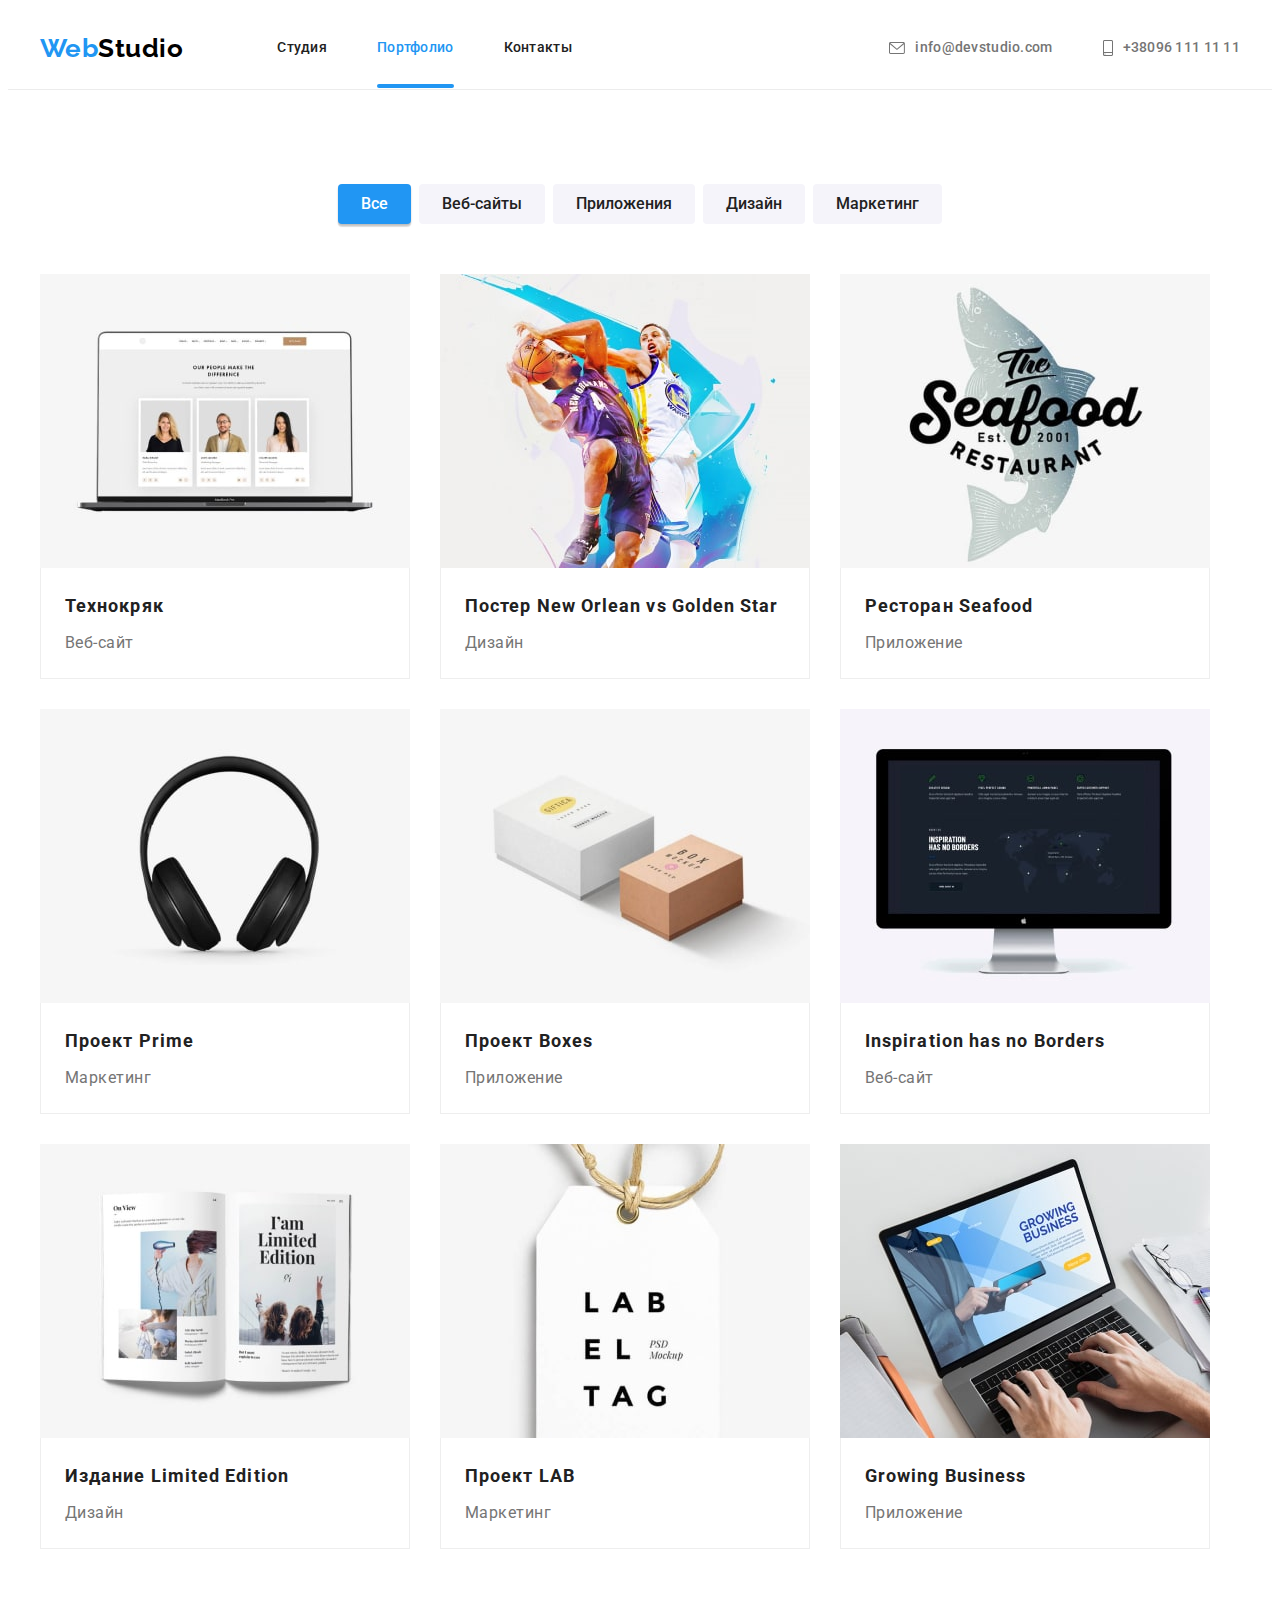
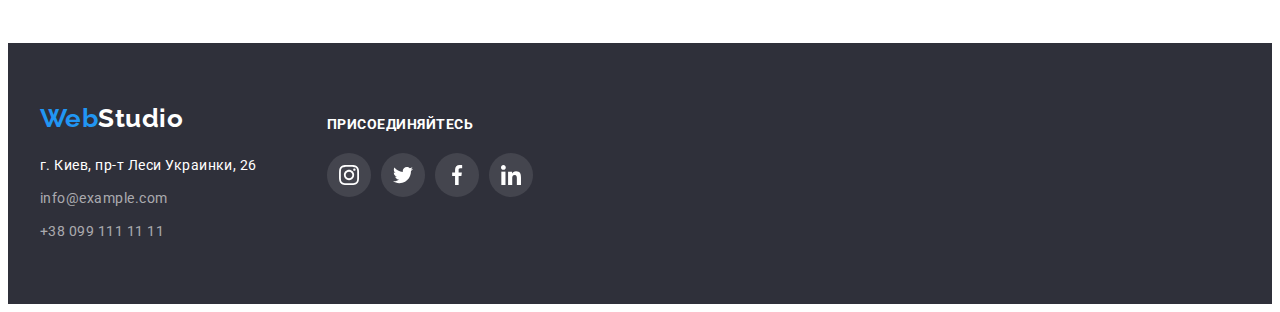
==== portfolio.html @ 7f8442b0 "Задає базовий шаблон у форму в футері" ====
<!DOCTYPE html>
<html lang="ru">

<head>
    <meta charset="UTF-8">
    <meta http-equiv="X-UA-Compatible" content="IE=edge">
    <meta name="viewport" content="width=device-width, initial-scale=1.0">
    <link rel="preconnect" href="https://fonts.googleapis.com">
    <link rel="preconnect" href="https://fonts.gstatic.com" crossorigin>
    <link
        href="https://fonts.googleapis.com/css2?family=Raleway:wght@700&family=Roboto:wght@400;500;700;900&display=swap"
        rel="stylesheet">
    <link rel="stylesheet" href="https://cdnjs.cloudflare.com/ajax/libs/modern-normalize/1.1.0/modern-normalize.min.css"
        integrity="sha512-wpPYUAdjBVSE4KJnH1VR1HeZfpl1ub8YT/NKx4PuQ5NmX2tKuGu6U/JRp5y+Y8XG2tV+wKQpNHVUX03MfMFn9Q=="
        crossorigin="anonymous" referrerpolicy="no-referrer" />
    <link rel="stylesheet" href="./css/styles.css">
    <title>Портфолио</title>
</head>

<body>
    <!-- Шапка проекта -->

    <header class="head">
        <div class="container main">
            <nav class="head-navigation main">
                <a href="" class="logo link"><span class="logo-primary-accent">Web</span>Studio</a>
                <ul class="head-list list">
                    <li class="head-content"><a class="head-item link" href="./index.html">Студия</a></li>
                    <li class="head-content"><a class="head-item link current" href="./portfolio.html">Портфолио</a></li>
                    <li class="head-content"><a class="head-item link" href="">Контакты</a></li>
                </ul>
            </nav>
            <ul class="head-btn list">
                <li class="head-btn-content">
                    <a class="btn-item link" href="mailto:">
                        <svg class="head-icon" width="16" height="12">
                            <use href="./css/icons/symbol-defs.svg#icon-envelope"></use>
                        </svg>
                        info@devstudio.com</a>
                </li>
                <li class="head-btn-content">
                    <a class="btn-item link" href="tel:+380961111111">
                        <svg class="head-icon" width="10" height="16">
                            <use href="./css/icons/symbol-defs.svg#icon-smartphone"></use>
                        </svg>
                        +38096 111 11 11</a>
                </li>
            </ul>
        </div>
    </header>

    <main>
        <section class="examples">
            <div class="container">
                <h1 class="hidden">Примеры работ</h1>
                <ul class="btn-list list">
                    <li class="btn-content"><button type="button" class="examples-btn-item current">Все</button></li>
                    <li class="btn-content"><button type="button" class="examples-btn-item">Веб-сайты</button></li>
                    <li class="btn-content"><button type="button" class="examples-btn-item">Приложения</button></li>
                    <li class="btn-content"><button type="button" class="examples-btn-item">Дизайн</button></li>
                    <li class="btn-content"><button type="button" class="examples-btn-item">Маркетинг</button></li>
                </ul>

                <ul class="examples-list list">
                    <li class="examples-link">
                        <a href="" class="link">
                        <div class="examples-top-box">
                                <img src="./images-portfolio/Technokryak.jpg" alt="Страница сайта на ноутбуке" height="294"
                                width="370"> 
                                <p class="examples-top-text">Ресурс предлагает комплексные предложения с разным уровнем функционала и сервисов. Все это позволит посетителю получить
                                исчерпывающие сведения о компании или частном лице.</p>
                        </div>
                            <div class="examples-content">
                                <h2 class="examples-title link">Технокряк</h2>
                                <p class="examples-text link">Веб-сайт</p>
                            </div>
                        </a>
                    </li>
                    <li class="examples-link">
                        <a href="" class="link">
                            <div class="examples-top-box">
                            <img src="./images-portfolio/NO_vs_GS.jpg" alt="Игра в баскетбол" height="294" width="370">
                            <p class="examples-top-text">Ресурс предлагает комплексные предложения с разным уровнем функционала и сервисов. Все это позволит посетителю получить
                                исчерпывающие сведения о компании или частном лице.</p>
                            </div>
                            <div class="examples-content">
                                <h2 class="examples-title link">Постер New Orlean vs Golden Star</h2>
                                <p class="examples-text link">Дизайн</p>
                            </div>
                        </a>
                    </li>
                    <li class="examples-link">
                        <a href="" class="link">
                            <div class="examples-top-box">
                            <img src="./images-portfolio/Seafood.jpg" alt="Рыба" height="294" width="370">
                            <p class="examples-top-text">Ресурс предлагает комплексные предложения с разным уровнем функционала и сервисов. Все это позволит посетителю получить
                                исчерпывающие сведения о компании или частном лице.</p>
                            </div>
                            <div class="examples-content">
                                <h2 class="examples-title link">Ресторан Seafood</h2>
                                <p class="examples-text link">Приложение</p>
                            </div>
                        </a>
                    </li>
                    <li class="examples-link">
                        <a href="" class="link">
                            <div class="examples-top-box">
                            <img src="./images-portfolio/Prime.jpg" alt="Чёрные наушники" height="294" width="370">
                            <p class="examples-top-text">Ресурс предлагает комплексные предложения с разным уровнем функционала и сервисов. Все это позволит посетителю получить
                                исчерпывающие сведения о компании или частном лице.</p>
                            </div>
                            <div class="examples-content">
                                <h2 class="examples-title link">Проект Prime</h2>
                                <p class="examples-text link">Маркетинг</p>
                            </div>
                        </a>
                    </li>
                    <li class="examples-link">
                        <a href="" class="link">
                            <div class="examples-top-box">
                            <img src="./images-portfolio/Boxes.jpg" alt="Две коробки" height="294" width="370">
                            <p class="examples-top-text">Ресурс предлагает комплексные предложения с разным уровнем функционала и сервисов. Все это позволит посетителю получить
                                исчерпывающие сведения о компании или частном лице.</p>
                            </div>
                            <div class="examples-content">
                                <h2 class="examples-title link">Проект Boxes</h2>
                                <p class="examples-text link">Приложение</p>
                            </div>
                        </a>
                    </li>
                    <li class="examples-link">
                        <a href="" class="link">
                            <div class="examples-top-box">
                            <img src="./images-portfolio/Inspiration_has_no_Borders.jpg" alt="Монитор" height="294"
                                width="370">
                            <p class="examples-top-text">Ресурс предлагает комплексные предложения с разным уровнем функционала и сервисов. Все это позволит посетителю получить
                                исчерпывающие сведения о компании или частном лице.</p>
                            </div>
                                <div class="examples-content">
                                <h2 class="examples-title link">Inspiration has no Borders</h2>
                                <p class="examples-text link">Веб-сайт</p>
                            </div>
                        </a>
                    </li>
                    <li class="examples-link">
                        <a href="" class="link">
                            <div class="examples-top-box">
                            <img src="./images-portfolio/Limited_Edition.jpg" alt="Открытая страница журнала"
                                height="294" width="370">
                            <p class="examples-top-text">Ресурс предлагает комплексные предложения с разным уровнем функционала и сервисов. Все это позволит посетителю получить исчерпывающие сведения о компании или частном лице.</p>
                            </div>
                                <div class="examples-content">
                                <h2 class="examples-title link">Издание Limited Edition</h2>
                                <p class="examples-text link">Дизайн</p>
                            </div>
                        </a>
                    </li>
                    <li class="examples-link">
                        <a href="" class="link">
                            <div class="examples-top-box">
                            <img src="./images-portfolio/LAB.jpg" alt="Этикетка" height="294" width="370">
                            <p class="examples-top-text">Ресурс предлагает комплексные предложения с разным уровнем функционала и сервисов. Все это позволит посетителю получить
                                исчерпывающие сведения о компании или частном лице.</p>
                            </div>
                            <div class="examples-content">
                                <h2 class="examples-title link">Проект LAB</h2>
                                <p class="examples-text link">Маркетинг</p>
                            </div>
                        </a>
                    </li>
                    <li class="examples-link">
                        <a href="" class="link">
                            <div class="examples-top-box">
                            <img src="./images-portfolio/Growing_Business.jpg" alt="Печатает на ноутбуке" height="294"
                                width="370">
                            <p class="examples-top-text">Ресурс предлагает комплексные предложения с разным уровнем функционала и сервисов. Все это позволит посетителю получить исчерпывающие сведения о компании или частном лице.</p>
                            </div>
                                <div class="examples-content">
                                <h2 class="examples-title">Growing Business</h2>
                                <p class="examples-text">Приложение</p>
                            </div>
                        </a>
                    </li>
                </ul>
            </div>
        </section>
    </main>

    <!-- Футер -->
    <footer class="footer">
        <div class="footer-content container">
            <div class="footer-address">
                <a class="logo-secondary link" href=""><span class="logo-secondary-accent">Web</span>Studio</a>
                <address>
                    <ul class="footer-list list">
                        <li class="footer-item"><a class="footer-item-address link"
                                href="https://goo.gl/maps/cTXmJnBmYdjru8LE6" target="_blank"
                                rel="noopener noreferrer nofollow">г. Киев, пр-т Леси Украинки, 26</a></li>
                        <li class="footer-item"><a class="footer-item-mail link"
                                href="mailto:info@example.com">info@example.com</a></li>
                        <li class="footer-item"><a class="footer-item-tel link" href="tel:+380991111111">+38 099 111 11
                                11</a></li>
                    </ul>
                </address>
            </div>
            <div class="footer-connection">
                <p class="connection">присоединяйтесь</p>
                <ul class="connection-list list">
                    <li class="connection-item">
                        <a href="" class="connection-link">
                        <svg class="connection-icon" width="20" height="20">
                                <use href="./css/icons/symbol-defs.svg#icon-instagram"></use>
                            </svg></a></li>
                    <li class="connection-item"><a href="" class="connection-link twitter">
                        <svg class="connection-icon" width="20" height="20">
                                <use href="./css/icons/symbol-defs.svg#icon-twitter"></use>
                            </svg></a></li>
                    <li class="connection-item"><a href="" class="connection-link">
                        <svg class="connection-icon" width="20" height="20">
                                <use href="./css/icons/symbol-defs.svg#icon-facebook"></use>
                            </svg></a></li>
                    <li class="connection-item"><a href="" class="connection-link">
                        <svg class="connection-icon" width="20" height="20">
                                <use href="./css/icons/symbol-defs.svg#icon-linkedin"></use>
                            </svg></a></li>
                </ul>
            </div>
        </div>
    </footer>
</body>

</html>
---- css/styles.css ----
:root {
    --head-background-color: #FFFFFF;
    --main-bcg-color: #FFFFFF;
    --team-background-color: #F5F4FA;
    --hero-background-color: #2F303A;
    --footer-background-color: #2F303A;
    --accent-color: #2196F3;
    --logo-primary-color: #000;
    --logo-secondary-color: #FFFFFF;
    --header-nav-text-color: #212121;
    --header-btn-text-color: #757575;
    --hero-text-color: #FFFFFF;
    --hero-btn-text-color: #FFFFFF;
    --prorerties-background-color: #F5F4FA;
    --properties-title-color: #212121;
    --properties-text-color: #757575;
    --work-title-color: #212121;
    --team-top-text-color: #212121;
    --team-bottom-text-color: #757575;
    --team-background-color: #F5F4FA;
    --team-card-background-color: #FFFFFF;
    --clients-title-color: #212121;
    --footer-main-text-color: #FFFFFF;
    --footer-secondary-text-color: rgba(255, 255, 255, 0.6);
    --portfolio-bcg-color: #FFFFFF;
    --portfolio-title-text-color: #212121;
    --portfolio-btn-text-color: #212121;
    --portfolio-btn-bcg-color: #F5F4FA;
    --portfolio-main-text-color: #757575;
}

body {
    font-family: 'Roboto', 'Tahoma', sans-serif;
    letter-spacing: 0.03em;

    color: var(--properties-text-color);
}

/* шапка */

.link {
    text-decoration: none;
}

.list {
    list-style: none;
    margin: 0;
    padding: 0;
}

img {
    display: block;
}

.container {
    width: 1200px;
    margin-left: auto;
    margin-right: auto;
    padding-left: 15px;
    padding-right: 15px;
}

.head .main {
    display: flex;
    align-items: center;
}

.head-list,
.head-btn {
    display: flex;
}

.head-btn {
    margin-left: auto;
}

.logo,
.logo-secondary {
    font-family: 'Raleway', sans-serif;
    font-weight: 700;
    font-size: 26px;
    line-height: 1.19;

    color: var(--logo-primary-color);
}

.logo {
    display: block;
    margin-right: 94px;
    padding-top: 25px;
    padding-bottom: 25px;
    transition: color 250ms cubic-bezier(0.4, 0, 0.2, 1);
    -webkit-transition: color 250ms cubic-bezier(0.4, 0, 0.2, 1);
    -moz-transition: color 250ms cubic-bezier(0.4, 0, 0.2, 1);
    -ms-transition: color 250ms cubic-bezier(0.4, 0, 0.2, 1);
    -o-transition: color 250ms cubic-bezier(0.4, 0, 0.2, 1);
}

.logo:hover,
.logo:focus {
    color: var(--accent-color);
}

.logo-primary-accent {
    color: var(--accent-color);
    transition: color 250ms cubic-bezier(0.4, 0, 0.2, 1);
}
    
.logo-primary-accent:hover,
.logo-primary-accent:focus {
    color: var(--logo-color);
}

.logo:hover .logo-primary-accent,
.logo:focus .logo-primary-accent {
    color: var(--logo-primary-color);
}

.head {
    background-color: var(--head-background-color);
    border-bottom: 1px solid #ECECEC;
}

.head-item {
    color: var(--header-nav-text-color);
    transition: color 250ms cubic-bezier(0.4,0,0.2,1);
    -webkit-transition: color 250ms cubic-bezier(0.4,0,0.2,1);
    -moz-transition: color 250ms cubic-bezier(0.4,0,0.2,1);
    -ms-transition: color 250ms cubic-bezier(0.4,0,0.2,1);
    -o-transition: color 250ms cubic-bezier(0.4,0,0.2,1);
}

.head-item.current {
    position: relative;
    display: block;
}

.head-item.current::after {
    content: '';
    position: absolute;
    left: 0;
    bottom: 0;
    width: 100%;
    height: 4px;
    border-radius: 2px;
    background-color: var(--accent-color);
}

.head-content:not(:last-child) {
    margin-right: 50px;
}

.head-btn-content:not(:last-child) {
    margin-right: 50px;
}

.head-item,
.btn-item {
    font-weight: 500;
    font-size: 14px;
    line-height: 1.14;
    letter-spacing: 0.02em;

    display: block;
    padding-top: 32px;
    padding-bottom: 32px; 
}

.btn-item {
    display: flex;
    justify-content: center;
    align-items: center;
    transition: color 250ms cubic-bezier(0.4,0,0.2,1);
    -webkit-transition: color 250ms cubic-bezier(0.4,0,0.2,1);
    -moz-transition: color 250ms cubic-bezier(0.4,0,0.2,1);
    -ms-transition: color 250ms cubic-bezier(0.4,0,0.2,1);
    -o-transition: color 250ms cubic-bezier(0.4,0,0.2,1);

    color: var(--header-btn-text-color);
}

.head-icon {
    margin-right: 10px;
    fill: var(--header-btn-text-color);
    transition: fill 250ms cubic-bezier(0.4, 0, 0.2, 1);
    -webkit-transition: fill 250ms cubic-bezier(0.4, 0, 0.2, 1);
    -moz-transition: fill 250ms cubic-bezier(0.4, 0, 0.2, 1);
    -ms-transition: fill 250ms cubic-bezier(0.4, 0, 0.2, 1);
    -o-transition: fill 250ms cubic-bezier(0.4, 0, 0.2, 1);
}

.head-item:hover,
.head-item:focus,
.head-item.current,
.btn-item:hover,
.btn-item:focus {
    color: var(--accent-color);
}

.btn-item:hover .head-icon,
.btn-item:focus .head-icon {
fill: var(--accent-color);
}

/* герой */

.hero {
    background-color: var(--hero-background-color);
    text-align: center;
    padding-top: 200px;
    padding-bottom: 200px;

    background-image: linear-gradient(rgba(47, 48, 58, 0.4), rgba(47, 48, 58, 0.4)),
        url(../images/hero.jpg);
    background-size: 1600px;
    background-repeat: no-repeat;
}

.hero-title {
    font-weight: 900;
    font-size: 44px;
    line-height: 1.36;
    letter-spacing: 0.06em;
    text-transform: uppercase;

    color: var(--hero-text-color);

    margin-top: 0;
    margin-bottom: 30px;
}

.hero-btn {
    min-width: 200px;
    min-height: 50px;
    border-radius: 4px;
    box-shadow: 0px 4px 4px rgba(0, 0, 0, 0.15);
    font-family: inherit;
    font-weight: 700;
    font-size: 16px;
    line-height: 1.88;
    letter-spacing: 0.06em;
    color: var(--hero-btn-text-color);
    background-color: var(--accent-color);
    transition: color 250ms cubic-bezier(0.4, 0, 0.2, 1), background-color 250ms cubic-bezier(0.4, 0, 0.2, 1);
    -webkit-transition: color 250ms cubic-bezier(0.4, 0, 0.2, 1), background-color 250ms cubic-bezier(0.4, 0, 0.2, 1);
    -moz-transition: color 250ms cubic-bezier(0.4, 0, 0.2, 1), background-color 250ms cubic-bezier(0.4, 0, 0.2, 1);
    -ms-transition: color 250ms cubic-bezier(0.4, 0, 0.2, 1), background-color 250ms cubic-bezier(0.4, 0, 0.2, 1);
    -o-transition: color 250ms cubic-bezier(0.4, 0, 0.2, 1), background-color 250ms cubic-bezier(0.4, 0, 0.2, 1);
}

.hero-btn:hover,
.hero-btn:focus {
    color: var(--accent-color);
    background-color: #FFFFFF;
}

.hero-btn,
.examples-btn-item {
    cursor: pointer;
}

/* преимущества компании */

.hidden {
    position: absolute;
    width: 1px;
    height: 1px;
    margin: -1px;
    border: 0;
    padding: 0;
    white-space: nowrap;
    clip-path: inset(100%);
    clip: rect(0 0 0 0);
    overflow: hidden;
}

.properties {
    padding-top: 84px;
    padding-bottom: 94px;

    background-color: var(--main-bcg-color);
}

.properties-list {
    display: flex;
    justify-content: center;
}

.properties-item {
    max-width: 270px;
}

.properties-link {
    width: 270px;
    height: 120px;
    
    display: flex;
    justify-content: center;
    align-items: center;
    margin-bottom: 30px;
    border-radius: 4px;
    
    background-color: var(--prorerties-background-color);
}

.properties-link:not(:last-child) {
    margin-right: 30px;
}

.properties-item:not(:last-child) {
    margin-right: 30px;
}

.properties-title {
    font-weight: 700;
    font-size: 14px;
    line-height: 1.14;
    text-transform: uppercase;

    margin-top: 0;
    margin-bottom: 10px;

    color: var(--properties-title-color);
}

.properties-text {
    font-size: 14px;
    line-height: 1.71;

    margin-top: 0;
    margin-bottom: 0;
}

/* чем мы занимаемся */

.work-title,
.team-title {
    font-size: 36px;
    line-height: 1.17;
    text-align: center;

    color: var(--work-title-color);
}

.work-title {
    margin-top: 0;
    margin-bottom: 50px;
}

.work {
    padding-top: 0;
    padding-bottom: 94px;

    background-color: var(--main-bcg-color);
}

.work-list {
    display: flex;
}

.work-item {
    width: 370px;
    height: 294px;
    margin-right: 30px;
}

.work-item-top {
    position: relative;
}

.work-item-text {
    position: absolute;
    left: 0;
    bottom: 0;

    display: block;
    width: 100%;
    padding-top: 27px;
    padding-bottom: 27px;
    margin: 0;

    font-weight: 700;
    font-size: 14px;
    line-height: 1.14;
    text-align: center;
    letter-spacing: 0.03em;
    text-transform: uppercase;
    color: #FFFFFF;
    background-color: rgba(47, 48, 58, 0.8);
    }

/* наша команда */

.team {
    background-color: var(--team-background-color);
    padding-top: 94px;
    padding-bottom: 94px;
}

.team-list {
    display: flex;
}

.team-item {
    box-shadow: 0px 1px 3px rgba(0, 0, 0, 0.12),
        0px 1px 1px rgba(0, 0, 0, 0.14),
        0px 2px 1px rgba(0, 0, 0, 0.2);
    border-radius: 0px 0px 4px 4px;
}

.team-item:not(:last-child) {
    margin-right: 30px;
}

.team-name,
.team-text {
    font-size: 16px;
    line-height: 1.19;
    text-align: center;
}

.team-title {
    margin-top: 0;
    margin-bottom: 50px;
}

.team-content {
    padding-top: 30px;
    padding-bottom: 30px;
    background-color: var(--team-card-background-color);
}

.team-name {
    font-weight: 500;

    color: var(--team-top-text-color);

    margin-top: 0;
    margin-bottom: 10px;
}

.team-text {
    color: var(--team-bottom-text-color);

    margin-top: 0;
    margin-bottom: 16px;
}

.team-contakt-list {
    display: flex;
    justify-content: center;
    }

.team-contakt-link {
    width: 44px;
    height: 44px;
    border-radius: 50%;
    display: flex;
    justify-content: center;
    align-items: center;
    background-color: transparent;
    transition: background-color 250ms cubic-bezier(0.4, 0, 0.2, 1);
    -webkit-transition: background-color 250ms cubic-bezier(0.4, 0, 0.2, 1);
    -moz-transition: background-color 250ms cubic-bezier(0.4, 0, 0.2, 1);
    -ms-transition: background-color 250ms cubic-bezier(0.4, 0, 0.2, 1);
    -o-transition: background-color 250ms cubic-bezier(0.4, 0, 0.2, 1);
}

.team-contakt-link:hover,
.team-contakt-link:focus {
    background-color: var(--accent-color);
}

.team-contakt-icon {
    fill: #AFB1B8;
    transition: fill 250ms cubic-bezier(0.4, 0, 0.2, 1);
}
.team-contakt-link:hover .team-contakt-icon,
.team-contakt-link:focus .team-contakt-icon {
    fill: #FFFFFF;
}

.team-contakt-item:not(:last-child) {
    margin-right: 10px;
}


/* Клиенты */

.clients {
    padding-top: 94px;
    padding-bottom: 94px;
    text-align: center;
}

.clients-title {
    margin-top: 0;
    margin-bottom: 50px;
    font-size: 36px;
    line-height: 1.17;

    color: var(--clients-title-color);
}

.clients-list {
    display: flex;
    justify-content: center;
    align-items: center;
 }
 
 .clients-link {
    width: 170px;
    height: 92px;
    background-color: transparent;
    display: flex;
    justify-content: center;
    align-items: center;
}

.clients-item:not(:last-child) {
    margin-right: 30px;
}

.clients-item {
    border: 1px solid #AFB1B8;
    border-radius: 4px;
    transition: border-color 250ms cubic-bezier(0.4, 0, 0.2, 1);
}

.clients-item:hover {
    border-color: var(--accent-color);
}

.clients-icon {
    fill: #AFB1B8;
    transition: fill 250ms cubic-bezier(0.4, 0, 0.2, 1);
    -webkit-transition: fill 250ms cubic-bezier(0.4, 0, 0.2, 1);
    -moz-transition: fill 250ms cubic-bezier(0.4, 0, 0.2, 1);
    -ms-transition: fill 250ms cubic-bezier(0.4, 0, 0.2, 1);
    -o-transition: fill 250ms cubic-bezier(0.4, 0, 0.2, 1);
}
.clients-item:hover .clients-icon {
    fill: var(--accent-color);
} 

.clients-link:focus .clients-icon {
    fill: var(--accent-color);
}
/* футер */

.footer {
    padding-top: 60px;
    padding-bottom: 60px;
    
    background-color: var(--footer-background-color);
}

.footer-content {
    display: flex;
}

.footer-connection {
    margin-left: 70px;
    margin-right: auto;
}

.connection {
    margin-bottom: 20px;
    font-weight: 700;
    font-size: 14px;
    line-height: 1.14;
    text-transform: uppercase;

    color: var(--footer-main-text-color);
}

.connection-list {
    display: flex;
    justify-content: center;
}

.connection-link {
    width: 44px;
    height: 44px;
    display: flex;
    justify-content: center;
    align-items: center;
    border-radius: 50%;
    background-color: rgba(255, 255, 255, 0.1);
    transition: background-color 250ms cubic-bezier(0.4, 0, 0.2, 1);
    -webkit-transition: background-color 250ms cubic-bezier(0.4, 0, 0.2, 1);
    -moz-transition: background-color 250ms cubic-bezier(0.4, 0, 0.2, 1);
    -ms-transition: background-color 250ms cubic-bezier(0.4, 0, 0.2, 1);
    -o-transition: background-color 250ms cubic-bezier(0.4, 0, 0.2, 1);
}

.connection-link:hover,
.connection-link:focus  {
   background-color: var(--accent-color);
}

.connection-item:not(:last-child) {
    margin-right: 10px;
}

.connection-icon {
fill: #FFFFFF;
}

.logo-secondary {
    min-width: 145px;
    margin-top: 0;
    margin-bottom: 20px;
    display: block;
    
    color: var(--logo-secondary-color);
    transition: color 250ms cubic-bezier(0.4, 0, 0.2, 1);
}

.logo-secondary:hover,
.logo-secondary:focus {
    color: var(--accent-color);
}

.logo-secondary-accent {
    color: var(--accent-color);
    transition: color 250ms cubic-bezier(0.4, 0, 0.2, 1);
}

.logo-secondary:hover .logo-secondary-accent,
.logo-secondary:focus .logo-secondary-accent {
    color: var(--logo-secondary-color);
}

.footer-item-tel,
.footer-item-mail,
.footer-item-address {
    font-size: 14px;
    line-height: 1.71;
    transition: color 250ms cubic-bezier(0.4, 0, 0.2, 1);
}

.footer-item-tel,
.footer-item-mail {
    color: var(--footer-secondary-text-color);
}

.footer-item-address {
    color: var(--footer-main-text-color);
    min-width: 231px;
}

.footer-item:not(:last-child) {
    margin-top: 0;
    margin-bottom: 9px;
}

.footer-item-address:hover,
.footer-item-address:focus,
.footer-item-mail:hover,
.footer-item-mail:focus,
.footer-item-tel:hover,
.footer-item-tel:focus {
    color: var(--accent-color);
}

address {
    font-style: normal;
}

/* Страница Портфолио */

.examples {
    padding: 94px 0px;
}

.btn-list {
    margin-top: 0;
    margin-bottom: 50px;
    display: flex;
    justify-content: center;
}

.btn-content:not(:last-child) {
    margin-right: 8px;
}

.examples-btn-item {
    padding: 6px 22px;
    border-radius: 4px;
    border: 1px solid transparent;
    font-family: inherit;
    font-weight: 500;
    font-size: 16px;
    line-height: 1.62;
    text-align: center;
    color: var(--portfolio-title-text-color);
    background-color: var(--portfolio-btn-bcg-color);
    transition: color 250ms cubic-bezier(0.4, 0, 0.2, 1), background-color 250ms cubic-bezier(0.4, 0, 0.2, 1), box-shadow 250ms cubic-bezier(0.4, 0, 0.2, 1);
}

.examples-btn-item:hover,
.examples-btn-item:focus,
.examples-btn-item.current {
    color: #FFFFFF;
    background-color: var(--accent-color);
    box-shadow: 0px 3px 1px rgba(0, 0, 0, 0.1),
        0px 1px 2px rgba(0, 0, 0, 0.08),
        0px 2px 2px rgba(0, 0, 0, 0.12);
}
.examples-list.list {
    display: flex;
    flex-wrap: wrap;
}

.examples-link {
    width: 370px;
    margin-right: 30px;
    margin-bottom: 30px;
    background-color: #FFFFFF;
    transition: box-shadow 250ms cubic-bezier(0.4, 0, 0.2, 1);
    -webkit-transition: box-shadow 250ms cubic-bezier(0.4, 0, 0.2, 1);
    -moz-transition: box-shadow 250ms cubic-bezier(0.4, 0, 0.2, 1);
    -ms-transition: box-shadow 250ms cubic-bezier(0.4, 0, 0.2, 1);
    -o-transition: box-shadow 250ms cubic-bezier(0.4, 0, 0.2, 1);
}
.examples-link:hover,
.examples-link:focus {
    box-shadow: 0px 1px 1px rgba(0, 0, 0, 0.12),
    0px 4px 4px rgba(0, 0, 0, 0.06),
    1px 4px 6px rgba(0, 0, 0, 0.16);
}
.examples-link:nth-child(3n) {
    margin-right: 0;
}

.examples-link:nth-last-child(-n+3) {
    margin-bottom: 0;
}

.examples-top-box {
    position: relative;
    overflow: hidden;
}

.examples-top-text {
    position: absolute;
    top: 0;
    width: 100%;
    height: 100%;
    padding: 63px 24px;
    margin: 0;
    font-size: 18px;
    line-height: 1.56;
    background-color: rgba(33, 150, 243, 0.9);
    color: #FFFFFF;
    overflow: auto;
    transform: translateY(101%);
    transition: transform 250ms cubic-bezier(0.4, 0, 0.2, 1);
    -webkit-transition: transform 250ms cubic-bezier(0.4, 0, 0.2, 1);
    -moz-transition: transform 250ms cubic-bezier(0.4, 0, 0.2, 1);
    -ms-transition: transform 250ms cubic-bezier(0.4, 0, 0.2, 1);
    -o-transition: transform 250ms cubic-bezier(0.4, 0, 0.2, 1);
    -webkit-transform: translateY(101%);
    -moz-transform: translateY(101%);
    -ms-transform: translateY(101%);
    -o-transform: translateY(101%);
}

.examples-link:hover .examples-top-text {
    transform: translateY(0%);
}

.examples-content {
    padding: 20px 24px;
    border-left: 1px solid #EEEEEE;
    border-right: 1px solid #EEEEEE;
    border-bottom: 1px solid #EEEEEE;
}

.examples-title {
    font-size: 18px;
    line-height: 2;
    letter-spacing: 0.06em;

    color: var(--portfolio-title-text-color);

    max-width: 322px;
    margin-bottom: 4px;
    margin-top: 0;
}

.examples-text {
    font-size: 16px;
    line-height: 1.88;

    color: var(--portfolio-main-text-color);

    max-width: 322px;
    margin-bottom: 0;
    margin-top: 0;
}

.backdrop {
    position: fixed;
    width: 100vw;
    height: 100vh;
    top: 0;
    left: 0;
    background-color: rgba(0, 0, 0, 0.2);
    transition: opacity 250ms cubic-bezier(0.4, 0, 0.2, 1), visibility 250ms cubic-bezier(0.4, 0, 0.2, 1);
    -webkit-transition: opacity 250ms cubic-bezier(0.4, 0, 0.2, 1), visibility 250ms cubic-bezier(0.4, 0, 0.2, 1);
    -moz-transition: opacity 250ms cubic-bezier(0.4, 0, 0.2, 1), visibility 250ms cubic-bezier(0.4, 0, 0.2, 1);
    -ms-transition: opacity 250ms cubic-bezier(0.4, 0, 0.2, 1), visibility 250ms cubic-bezier(0.4, 0, 0.2, 1);
    -o-transition: opacity 250ms cubic-bezier(0.4, 0, 0.2, 1), visibility 250ms cubic-bezier(0.4, 0, 0.2, 1);
}

.backdrop.is-hidden {
    visibility: hidden;
    opacity: 0;
    pointer-events: none;
}

.backdrop.is-hidden .modal {
    transform: skew(10deg);
    -webkit-transform: skew(10deg) scale(0.1);
    -moz-transform: skew(10deg) scale(0.1);
    -ms-transform: skew(10deg) scale(0.1);
    -o-transform: skew(10deg) scale(0.1);
}

.modal {
    position: absolute;
    width: 528px;
    min-height: 581px;
    background-color: #FFFFFF;
    box-shadow: 0px 1px 3px rgba(0, 0, 0, 0.12),    0px 1px 1px rgba(0, 0, 0, 0.14),    0px 2px 1px rgba(0, 0, 0, 0.2);
    border-radius: 4px;
    top: 50%;
    left: 50%;
    transform: translate(-50%, -50%) skew(180deg);
    transition: transform 250ms cubic-bezier(0.4, 0, 0.2, 1);
    -webkit-transition: transform 250ms cubic-bezier(0.4, 0, 0.2, 1);
    -moz-transition: transform 250ms cubic-bezier(0.4, 0, 0.2, 1);
    -ms-transition: transform 250ms cubic-bezier(0.4, 0, 0.2, 1);
    -o-transition: transform 250ms cubic-bezier(0.4, 0, 0.2, 1);
}

.modal-close-btn {
   position: absolute;
   top: 8px;
   right: 8px;
   width: 30px;
   height: 30px;
   border: 1px solid rgba(0, 0, 0, 0.1);
   border-radius: 50%;
   background-color: #FFFFFF;
   transition: transform 250ms cubic-bezier(0.4, 0, 0.2, 1);
}

.modal-close-btn:hover,
.modal-close-btn:focus {
    background-color: rgba(0, 0, 0, 0.1);
    box-shadow: 0px 4px 4px rgba(0, 0, 0, 0.15);
    transform: scale(0.8);
}
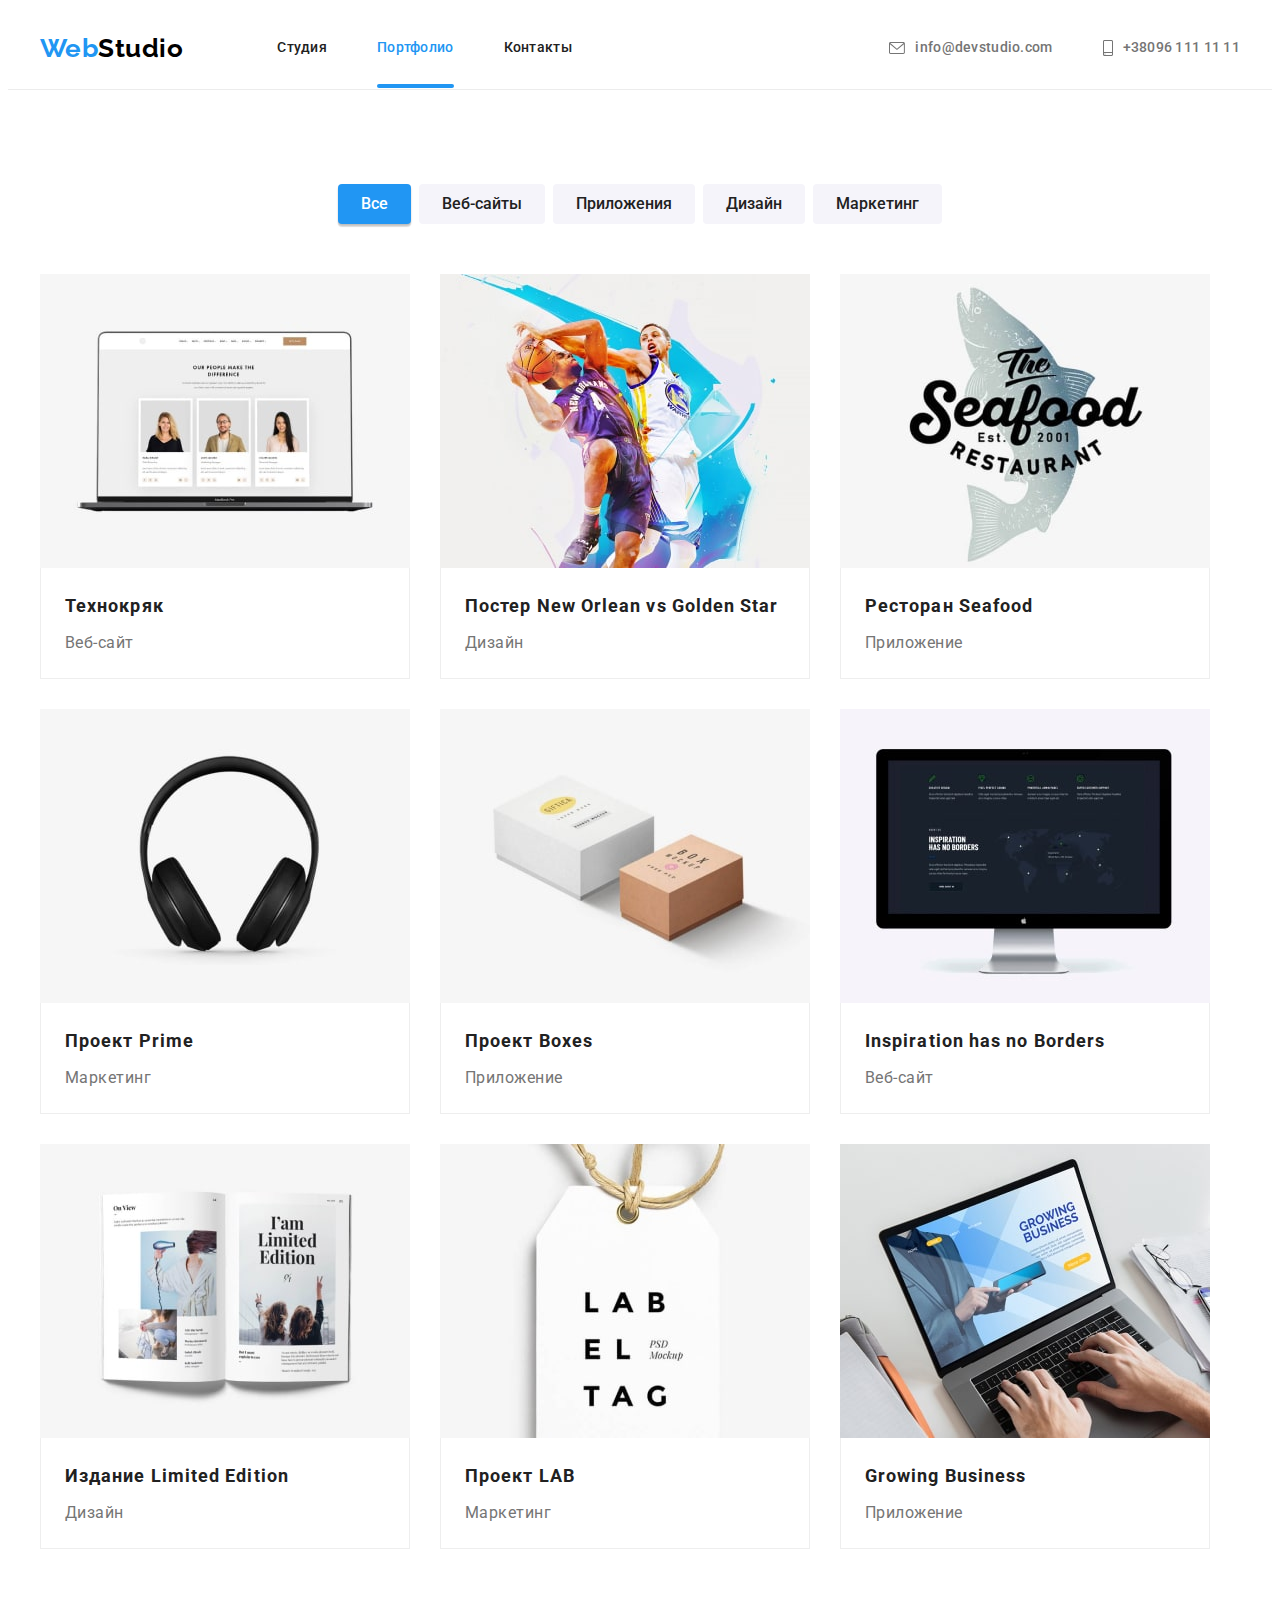
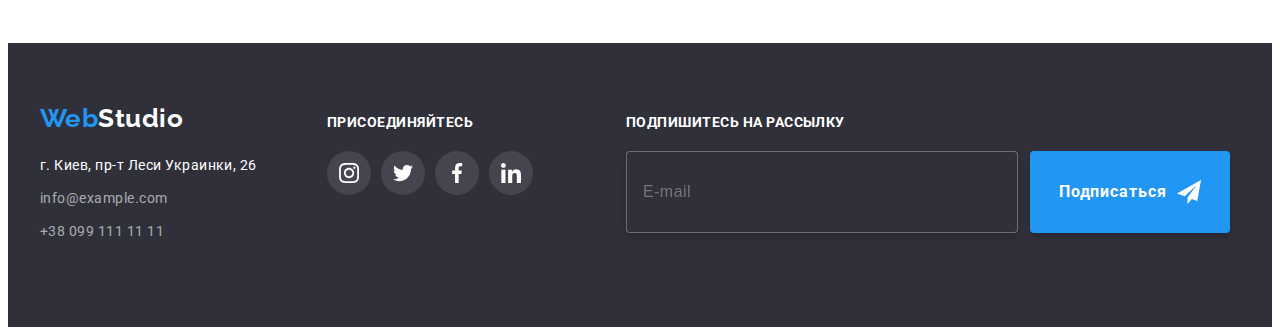
==== commit 3c6244e8: "Встановлює вимоги до елементів форми модального вікна" ====
--- a/portfolio.html
+++ b/portfolio.html
@@ -193,37 +193,59 @@
                 <a class="logo-secondary link" href=""><span class="logo-secondary-accent">Web</span>Studio</a>
                 <address>
                     <ul class="footer-list list">
-                        <li class="footer-item"><a class="footer-item-address link"
-                                href="https://goo.gl/maps/cTXmJnBmYdjru8LE6" target="_blank"
-                                rel="noopener noreferrer nofollow">г. Киев, пр-т Леси Украинки, 26</a></li>
-                        <li class="footer-item"><a class="footer-item-mail link"
-                                href="mailto:info@example.com">info@example.com</a></li>
+                        <li class="footer-item">
+                            <a class="footer-item-address link" href="https://goo.gl/maps/cTXmJnBmYdjru8LE6" target="_blank"
+                                rel="noopener noreferrer nofollow">г. Киев, пр-т Леси Украинки, 26</a>
+                        </li>
+                        <li class="footer-item">
+                            <a class="footer-item-mail link" href="mailto:info@example.com">info@example.com</a>
+                        </li>
                         <li class="footer-item"><a class="footer-item-tel link" href="tel:+380991111111">+38 099 111 11
                                 11</a></li>
                     </ul>
                 </address>
             </div>
             <div class="footer-connection">
-                <p class="connection">присоединяйтесь</p>
+                <p class="footer-connection-title">присоединяйтесь</p>
                 <ul class="connection-list list">
                     <li class="connection-item">
                         <a href="" class="connection-link">
-                        <svg class="connection-icon" width="20" height="20">
+                            <svg class="connection-icon" width="20" height="20">
                                 <use href="./css/icons/symbol-defs.svg#icon-instagram"></use>
-                            </svg></a></li>
-                    <li class="connection-item"><a href="" class="connection-link twitter">
-                        <svg class="connection-icon" width="20" height="20">
+                            </svg></a>
+                    </li>
+                    <li class="connection-item">
+                        <a href="" class="connection-link">
+                            <svg class="connection-icon" width="20" height="20">
                                 <use href="./css/icons/symbol-defs.svg#icon-twitter"></use>
-                            </svg></a></li>
-                    <li class="connection-item"><a href="" class="connection-link">
-                        <svg class="connection-icon" width="20" height="20">
+                            </svg></a>
+                    </li>
+                    <li class="connection-item">
+                        <a href="" class="connection-link">
+                            <svg class="connection-icon" width="20" height="20">
                                 <use href="./css/icons/symbol-defs.svg#icon-facebook"></use>
-                            </svg></a></li>
-                    <li class="connection-item"><a href="" class="connection-link">
-                        <svg class="connection-icon" width="20" height="20">
+                            </svg></a>
+                    </li>
+                    <li class="connection-item">
+                        <a href="" class="connection-link">
+                            <svg class="connection-icon" width="20" height="20">
                                 <use href="./css/icons/symbol-defs.svg#icon-linkedin"></use>
-                            </svg></a></li>
-                </ul>
+                            </svg></a>
+                    </li>
+                </ul>
+            </div>
+            <div class="footer-mailing">
+                <form>
+                    <p class="footer-mailing-title">Подпишитесь на рассылку</p>
+                    <div class="footer-mailing-actions">
+                        <input type="email" id="email" name="email" class="form-input" placeholder="E-mail">
+                        <button type="submit" class="footer-mailing-button"><span class="button-name">Подписаться</span>
+                            <svg class="footer-mailing-icon" width="24" height="24">
+                                <use href="./css/icons/symbol-defs.svg#icon-icon-send"></use>
+                            </svg>
+                        </button>
+                    </div>
+                </form>
             </div>
         </div>
     </footer>
--- a/css/styles.css
+++ b/css/styles.css
@@ -27,6 +27,8 @@
     --portfolio-btn-text-color: #212121;
     --portfolio-btn-bcg-color: #F5F4FA;
     --portfolio-main-text-color: #757575;
+    --modal-main-text-color: #212121;
+    --modal-secondary-text-color: #757575;
 }
 
 body {
@@ -105,7 +107,7 @@
     color: var(--accent-color);
     transition: color 250ms cubic-bezier(0.4, 0, 0.2, 1);
 }
-    
+
 .logo-primary-accent:hover,
 .logo-primary-accent:focus {
     color: var(--logo-color);
@@ -123,11 +125,11 @@
 
 .head-item {
     color: var(--header-nav-text-color);
-    transition: color 250ms cubic-bezier(0.4,0,0.2,1);
-    -webkit-transition: color 250ms cubic-bezier(0.4,0,0.2,1);
-    -moz-transition: color 250ms cubic-bezier(0.4,0,0.2,1);
-    -ms-transition: color 250ms cubic-bezier(0.4,0,0.2,1);
-    -o-transition: color 250ms cubic-bezier(0.4,0,0.2,1);
+    transition: color 250ms cubic-bezier(0.4, 0, 0.2, 1);
+    -webkit-transition: color 250ms cubic-bezier(0.4, 0, 0.2, 1);
+    -moz-transition: color 250ms cubic-bezier(0.4, 0, 0.2, 1);
+    -ms-transition: color 250ms cubic-bezier(0.4, 0, 0.2, 1);
+    -o-transition: color 250ms cubic-bezier(0.4, 0, 0.2, 1);
 }
 
 .head-item.current {
@@ -163,18 +165,18 @@
 
     display: block;
     padding-top: 32px;
-    padding-bottom: 32px; 
+    padding-bottom: 32px;
 }
 
 .btn-item {
     display: flex;
     justify-content: center;
     align-items: center;
-    transition: color 250ms cubic-bezier(0.4,0,0.2,1);
-    -webkit-transition: color 250ms cubic-bezier(0.4,0,0.2,1);
-    -moz-transition: color 250ms cubic-bezier(0.4,0,0.2,1);
-    -ms-transition: color 250ms cubic-bezier(0.4,0,0.2,1);
-    -o-transition: color 250ms cubic-bezier(0.4,0,0.2,1);
+    transition: color 250ms cubic-bezier(0.4, 0, 0.2, 1);
+    -webkit-transition: color 250ms cubic-bezier(0.4, 0, 0.2, 1);
+    -moz-transition: color 250ms cubic-bezier(0.4, 0, 0.2, 1);
+    -ms-transition: color 250ms cubic-bezier(0.4, 0, 0.2, 1);
+    -o-transition: color 250ms cubic-bezier(0.4, 0, 0.2, 1);
 
     color: var(--header-btn-text-color);
 }
@@ -199,7 +201,7 @@
 
 .btn-item:hover .head-icon,
 .btn-item:focus .head-icon {
-fill: var(--accent-color);
+    fill: var(--accent-color);
 }
 
 /* герой */
@@ -232,6 +234,7 @@
 .hero-btn {
     min-width: 200px;
     min-height: 50px;
+    border-color: transparent;
     border-radius: 4px;
     box-shadow: 0px 4px 4px rgba(0, 0, 0, 0.15);
     font-family: inherit;
@@ -255,7 +258,10 @@
 }
 
 .hero-btn,
-.examples-btn-item {
+.examples-btn-item,
+.modal-button,
+.modal-close-btn,
+.footer-mailing-button {
     cursor: pointer;
 }
 
@@ -293,13 +299,13 @@
 .properties-link {
     width: 270px;
     height: 120px;
-    
+
     display: flex;
     justify-content: center;
     align-items: center;
     margin-bottom: 30px;
     border-radius: 4px;
-    
+
     background-color: var(--prorerties-background-color);
 }
 
@@ -387,7 +393,7 @@
     text-transform: uppercase;
     color: #FFFFFF;
     background-color: rgba(47, 48, 58, 0.8);
-    }
+}
 
 /* наша команда */
 
@@ -449,7 +455,7 @@
 .team-contakt-list {
     display: flex;
     justify-content: center;
-    }
+}
 
 .team-contakt-link {
     width: 44px;
@@ -475,6 +481,7 @@
     fill: #AFB1B8;
     transition: fill 250ms cubic-bezier(0.4, 0, 0.2, 1);
 }
+
 .team-contakt-link:hover .team-contakt-icon,
 .team-contakt-link:focus .team-contakt-icon {
     fill: #FFFFFF;
@@ -483,7 +490,6 @@
 .team-contakt-item:not(:last-child) {
     margin-right: 10px;
 }
-
 
 /* Клиенты */
 
@@ -506,9 +512,9 @@
     display: flex;
     justify-content: center;
     align-items: center;
- }
- 
- .clients-link {
+}
+
+.clients-link {
     width: 170px;
     height: 92px;
     background-color: transparent;
@@ -539,32 +545,39 @@
     -ms-transition: fill 250ms cubic-bezier(0.4, 0, 0.2, 1);
     -o-transition: fill 250ms cubic-bezier(0.4, 0, 0.2, 1);
 }
+
 .clients-item:hover .clients-icon {
     fill: var(--accent-color);
-} 
+}
 
 .clients-link:focus .clients-icon {
     fill: var(--accent-color);
 }
+
 /* футер */
 
 .footer {
+    background-color: var(--footer-background-color);
+}
+
+.footer-content {
+    display: flex;
+}
+
+.footer-address {
     padding-top: 60px;
     padding-bottom: 60px;
-    
-    background-color: var(--footer-background-color);
-}
-
-.footer-content {
-    display: flex;
+    margin-right: 70px;
 }
 
 .footer-connection {
-    margin-left: 70px;
-    margin-right: auto;
-}
-
-.connection {
+    padding-top: 72px;
+    padding-bottom: 100px;
+    margin-right: 93px;
+}
+
+.footer-connection-title {
+    margin-top: 0px;
     margin-bottom: 20px;
     font-weight: 700;
     font-size: 14px;
@@ -595,8 +608,8 @@
 }
 
 .connection-link:hover,
-.connection-link:focus  {
-   background-color: var(--accent-color);
+.connection-link:focus {
+    background-color: var(--accent-color);
 }
 
 .connection-item:not(:last-child) {
@@ -604,7 +617,7 @@
 }
 
 .connection-icon {
-fill: #FFFFFF;
+    fill: #FFFFFF;
 }
 
 .logo-secondary {
@@ -612,7 +625,7 @@
     margin-top: 0;
     margin-bottom: 20px;
     display: block;
-    
+
     color: var(--logo-secondary-color);
     transition: color 250ms cubic-bezier(0.4, 0, 0.2, 1);
 }
@@ -666,6 +679,115 @@
 
 address {
     font-style: normal;
+}
+
+.footer-mailing {
+    margin-right: auto;
+    padding-top: 72px;
+    padding-bottom: 94px;
+}
+
+.footer-mailing-title {
+    margin: 0;
+    margin-bottom: 20px;
+    font-weight: 700;
+    font-size: 14px;
+    line-height: 1.14;
+    text-transform: uppercase;
+
+    color: var(--footer-main-text-color);
+}
+
+.footer-mailing-actions {
+    display: flex;
+}
+
+.footer-mailing-actions > .form-input {
+    width: 358px;
+    height: 50px;
+    margin-right: 12px;
+    padding: 15px 16px;
+
+    font-size: 16px;
+    line-height: 12.5;
+   
+    display: flex;
+    align-items: center;
+    justify-content: center;
+    letter-spacing: 0.03em;
+
+    border: 1px solid rgba(255, 255, 255, 0.3);
+    filter: drop-shadow(0px 4px 4px rgba(0, 0, 0, 0.15));
+    border-radius: 4px;
+    outline: none;
+    color: var(--footer-main-text-color);
+    background-color: var(--footer-background-color);
+    transition: border-color 250ms cubic-bezier(0.4, 0, 0.2, 1);
+}
+
+.footer-mailing-actions>.form-input:hover,
+.footer-mailing-actions>.form-input:focus {
+    border-color: var(--accent-color);
+}
+
+.footer-mailing-actions>.form-input:valid:not(:placeholder-shown) {
+    background-color: rgba(0, 100, 0, 0.2);
+}
+
+.footer-mailing-actions>.form-input:invalid:not(:placeholder-shown) {
+    background-color: rgba(100, 0, 0, 0.2);
+}
+
+.footer-mailing-button {
+    display: flex;
+    justify-content: center;
+    align-items: center;
+    min-width: 200px;
+    min-height: 50px;
+    padding: 0;
+    font-family: inherit;
+    font-weight: 700;
+    font-size: 16px;
+    line-height: 1.9;
+    letter-spacing: 0.06em;
+    box-shadow: 0px 4px 4px rgba(0, 0, 0, 0.15);
+    border-color: transparent;
+    border-radius: 4px;
+    color: #FFFFFF;
+    background-color: var(--accent-color);
+    transition: background-color 250ms cubic-bezier(0.4, 0, 0.2, 1);
+    -webkit-transition: background-color 250ms cubic-bezier(0.4, 0, 0.2, 1);
+    -moz-transition: background-color 250ms cubic-bezier(0.4, 0, 0.2, 1);
+    -ms-transition: background-color 250ms cubic-bezier(0.4, 0, 0.2, 1);
+    -o-transition: background-color 250ms cubic-bezier(0.4, 0, 0.2, 1);
+}
+
+.footer-mailing-button:hover,
+.footer-mailing-button:focus {
+    background-color: #FFFFFF;
+}
+
+.button-name {
+    margin-right: 10px;
+    transition: color 250ms cubic-bezier(0.4, 0, 0.2, 1);
+}
+
+.footer-mailing-button:hover .button-name,
+.footer-mailing-button:focus .button-name {
+    color: var(--accent-color);
+}
+
+.footer-mailing-icon {
+    fill: #FFFFFF;
+    transition: fill 250ms cubic-bezier(0.4, 0, 0.2, 1);
+    -webkit-transition: fill 250ms cubic-bezier(0.4, 0, 0.2, 1);
+    -moz-transition: fill 250ms cubic-bezier(0.4, 0, 0.2, 1);
+    -ms-transition: fill 250ms cubic-bezier(0.4, 0, 0.2, 1);
+    -o-transition: fill 250ms cubic-bezier(0.4, 0, 0.2, 1);
+}
+.footer-mailing-button:hover .footer-mailing-icon,
+.footer-mailing-button:focus .footer-mailing-icon {
+    fill: var(--accent-color);
 }
 
 /* Страница Портфолио */
@@ -708,6 +830,7 @@
         0px 1px 2px rgba(0, 0, 0, 0.08),
         0px 2px 2px rgba(0, 0, 0, 0.12);
 }
+
 .examples-list.list {
     display: flex;
     flex-wrap: wrap;
@@ -724,12 +847,14 @@
     -ms-transition: box-shadow 250ms cubic-bezier(0.4, 0, 0.2, 1);
     -o-transition: box-shadow 250ms cubic-bezier(0.4, 0, 0.2, 1);
 }
+
 .examples-link:hover,
 .examples-link:focus {
     box-shadow: 0px 1px 1px rgba(0, 0, 0, 0.12),
-    0px 4px 4px rgba(0, 0, 0, 0.06),
-    1px 4px 6px rgba(0, 0, 0, 0.16);
-}
+        0px 4px 4px rgba(0, 0, 0, 0.06),
+        1px 4px 6px rgba(0, 0, 0, 0.16);
+}
+
 .examples-link:nth-child(3n) {
     margin-right: 0;
 }
@@ -833,8 +958,9 @@
     position: absolute;
     width: 528px;
     min-height: 581px;
+    padding: 40px;
     background-color: #FFFFFF;
-    box-shadow: 0px 1px 3px rgba(0, 0, 0, 0.12),    0px 1px 1px rgba(0, 0, 0, 0.14),    0px 2px 1px rgba(0, 0, 0, 0.2);
+    box-shadow: 0px 1px 3px rgba(0, 0, 0, 0.12), 0px 1px 1px rgba(0, 0, 0, 0.14), 0px 2px 1px rgba(0, 0, 0, 0.2);
     border-radius: 4px;
     top: 50%;
     left: 50%;
@@ -847,20 +973,213 @@
 }
 
 .modal-close-btn {
-   position: absolute;
-   top: 8px;
-   right: 8px;
-   width: 30px;
-   height: 30px;
-   border: 1px solid rgba(0, 0, 0, 0.1);
-   border-radius: 50%;
-   background-color: #FFFFFF;
-   transition: transform 250ms cubic-bezier(0.4, 0, 0.2, 1);
-}
-
-.modal-close-btn:hover,
-.modal-close-btn:focus {
-    background-color: rgba(0, 0, 0, 0.1);
+    position: absolute;
+    display: flex;
+    justify-content: center;
+    align-items: center;
+    top: 8px;
+    right: 8px;
+    width: 30px;
+    height: 30px;
+    padding: 0;
+    border: 1px solid rgba(0, 0, 0, 0.1);
+    border-radius: 50%;
+    background-color: #FFFFFF;
+    transition: transform 250ms cubic-bezier(0.4, 0, 0.2, 1);
+    -webkit-transition: transform 250ms cubic-bezier(0.4, 0, 0.2, 1));
+    -moz-transition: transform 250ms cubic-bezier(0.4, 0, 0.2, 1));
+    -ms-transition: transform 250ms cubic-bezier(0.4, 0, 0.2, 1));
+    -o-transition: transform 250ms cubic-bezier(0.4, 0, 0.2, 1));
+}
+
+.modal-close-btn-icon {
+    width: 11px;
+    height: 11px;
+    fill: #000000; 
+    transition: fill 250ms cubic-bezier(0.4, 0, 0.2, 1);
+    -webkit-transition: fill 250ms cubic-bezier(0.4, 0, 0.2, 1);
+    -moz-transition: fill 250ms cubic-bezier(0.4, 0, 0.2, 1);
+    -ms-transition: fill 250ms cubic-bezier(0.4, 0, 0.2, 1);
+    -o-transition: fill 250ms cubic-bezier(0.4, 0, 0.2, 1);
+}
+
+.modal-close-btn:hover .modal-close-btn-icon,
+.modal-close-btn:focus .modal-close-btn-icon{
+    fill: var(--accent-color);
+}
+
+.modal-tittle {
+   margin-top: 0;
+   margin-bottom: 12px;
+   font-weight: 700;
+   font-size: 20px;
+   line-height: 1.15;
+   text-align: center;
+   letter-spacing: 0.03em; 
+   color: var(--modal-main-text-color);
+}
+
+.modal-label,
+.modal-text-area-label {
+    margin-bottom: 4px;
+    font-size: 12px;
+    line-height: 1.7;
+    letter-spacing: 0.01em;
+}
+
+.modal-input {
+    width: 100%;
+    height: 40px;
+    padding-left: 42px;
+    border: 1px solid rgba(33, 33, 33, 0.2);
+    border-radius: 4px;
+    outline: none;
+    color: var(--modal-main-text-color);
+    transition: border-color 250ms cubic-bezier(0.4, 0, 0.2, 1), background-color 250ms cubic-bezier(0.4, 0, 0.2, 1);
+    -webkit-transition: border-color 250ms cubic-bezier(0.4, 0, 0.2, 1), background-color 250ms cubic-bezier(0.4, 0, 0.2, 1);
+    -moz-transition: border-color 250ms cubic-bezier(0.4, 0, 0.2, 1), background-color 250ms cubic-bezier(0.4, 0, 0.2, 1);
+    -ms-transition: border-color 250ms cubic-bezier(0.4, 0, 0.2, 1), background-color 250ms cubic-bezier(0.4, 0, 0.2, 1);
+    -o-transition: border-color 250ms cubic-bezier(0.4, 0, 0.2, 1), background-color 250ms cubic-bezier(0.4, 0, 0.2, 1);
+}
+
+.modal-input:hover,
+.modal-input:focus {
+    border-color: var(--accent-color);
+}
+
+.modal-input:hover + .modal-icon,
+.modal-input:focus + .modal-icon {
+    fill: var(--accent-color);
+}
+
+.modal-input-content>.modal-input:valid:not(:placeholder-shown) {
+    background-color: rgba(0, 100, 0, 0.2);
+}
+
+.modal-input-content>.modal-input:invalid:not(:placeholder-shown) {
+    background-color: rgba(100, 0, 0, 0.2);
+}
+
+.modal-input-content {
+    position: relative;
+    margin-bottom: 10px;
+}
+
+.modal-icon {
+    position: absolute;
+    width: 18px;
+    height: 18px;
+    left: 12px;
+    top: 50%;
+    transform: translateY(-50%);
+    fill: var(--modal-main-text-color);
+    transition: fill 250ms cubic-bezier(0.4, 0, 0.2, 1);
+    -webkit-transform: translateY(-50%);
+    -moz-transform: translateY(-50%);
+    -ms-transform: translateY(-50%);
+    -o-transform: translateY(-50%);
+}
+
+.modal-input::placeholder {
+    font-size: 12px;
+    line-height: 1.7;
+    letter-spacing: 0.01em;
+    color: rgba(117, 117, 117, 0.5);
+}
+
+.modal-text-area {
+    width: 100%;
+    height: 120px;
+    margin-bottom: 20px;
+    padding: 12px 16px;
+    resize: none;
+    border: 1px solid rgba(33, 33, 33, 0.2);
+    border-radius: 4px;
+    font-size: 12px;
+    line-height: 1.7;
+    letter-spacing: 0.01em;
+    color: var(--modal-main-text-color);
+    outline: none;
+    transition: border-color 250ms cubic-bezier(0.4, 0, 0.2, 1);
+    -webkit-transition: border-color 250ms cubic-bezier(0.4, 0, 0.2, 1);
+    -moz-transition: border-color 250ms cubic-bezier(0.4, 0, 0.2, 1);
+    -ms-transition: border-color 250ms cubic-bezier(0.4, 0, 0.2, 1);
+    -o-transition: border-color 250ms cubic-bezier(0.4, 0, 0.2, 1);
+}
+
+.modal-text-area:hover,
+.modal-text-area:focus {
+    border-color: var(--accent-color);
+}
+
+.check-content {
+    margin-bottom: 30px;
+}
+
+.check-text {
+    font-size: 14px;
+    line-height: 1.71;
+    color: var(--modal-secondary-text-color);
+}
+
+.check-text > a {
+    color: var(--accent-color);
+}
+
+.check-area {
+    display: flex;
+    align-items: center;
+    justify-content: center;
+}
+
+.input-check:checked + .check-area>.modal-check-icon {
+    background-color: var(--accent-color);
+    border-color: transparent;
+    fill: #FFFFFF;
+}
+
+.modal-check-icon {
+    width: 16px;
+    height: 15px;
+    margin-right: 8px;
+    border: 2px solid #000000;
+    border-radius: 3px;
+    transition: border-color 250ms cubic-bezier(0.4,0,0.2,1), background-color 250ms cubic-bezier(0.4, 0, 0.2, 1), fill 250ms cubic-bezier(0.4, 0, 0.2, 1);
+    -webkit-transition: border-color 250ms cubic-bezier(0.4,0,0.2,1), background-color 250ms cubic-bezier(0.4, 0, 0.2, 1), fill 250ms cubic-bezier(0.4, 0, 0.2, 1);
+    border-color250mscubic-bezier(0.4,0,0.2,1),transition: border-color 250ms cubic-bezier(0.4, 0, 0.2, 1);
+    -moz-transition: border-color 250ms cubic-bezier(0.4,0,0.2,1), background-color 250ms cubic-bezier(0.4, 0, 0.2, 1), fill 250ms cubic-bezier(0.4, 0, 0.2, 1);
+    border-color250mscubic-bezier(0.4,0,0.2,1),transition: border-color 250ms cubic-bezier(0.4, 0, 0.2, 1);
+    -ms-transition: border-color 250ms cubic-bezier(0.4,0,0.2,1), background-color 250ms cubic-bezier(0.4, 0, 0.2, 1), fill 250ms cubic-bezier(0.4, 0, 0.2, 1);
+    border-color250mscubic-bezier(0.4,0,0.2,1),transition: border-color 250ms cubic-bezier(0.4, 0, 0.2, 1);
+    -o-transition: border-color 250ms cubic-bezier(0.4,0,0.2,1), background-color 250ms cubic-bezier(0.4, 0, 0.2, 1), fill 250ms cubic-bezier(0.4, 0, 0.2, 1);
+    border-color250mscubic-bezier(0.4,0,0.2,1),transition: border-color 250ms cubic-bezier(0.4, 0, 0.2, 1);
+}
+
+.modal-button {
+    display: block;
+    margin: 0 auto;
+    width: 200px;
+    height: 50px;
+    padding: 0;
+    font-family: inherit;
+    font-weight: 700;
+    font-size: 16px;
+    line-height: 1.88;
+    letter-spacing: 0.06em;
     box-shadow: 0px 4px 4px rgba(0, 0, 0, 0.15);
-    transform: scale(0.8);
-}+    border-radius: 4px;
+    border-color: transparent;
+    background-color: var(--accent-color);
+    color: #FFFFFF;
+    transition: color 250ms cubic-bezier(0.4, 0, 0.2, 1), background-color 250ms cubic-bezier(0.4, 0, 0.2, 1);
+    -webkit-transition: color 250ms cubic-bezier(0.4, 0, 0.2, 1), background-color 250ms cubic-bezier(0.4, 0, 0.2, 1);
+    -moz-transition: color 250ms cubic-bezier(0.4, 0, 0.2, 1), background-color 250ms cubic-bezier(0.4, 0, 0.2, 1);
+    -ms-transition: color 250ms cubic-bezier(0.4, 0, 0.2, 1), background-color 250ms cubic-bezier(0.4, 0, 0.2, 1);
+    -o-transition: color 250ms cubic-bezier(0.4, 0, 0.2, 1), background-color 250ms cubic-bezier(0.4, 0, 0.2, 1);
+}
+
+.modal-button:hover,
+.modal-button:focus {
+    background-color: #ECECEC;
+    color: var(--accent-color);
+}
